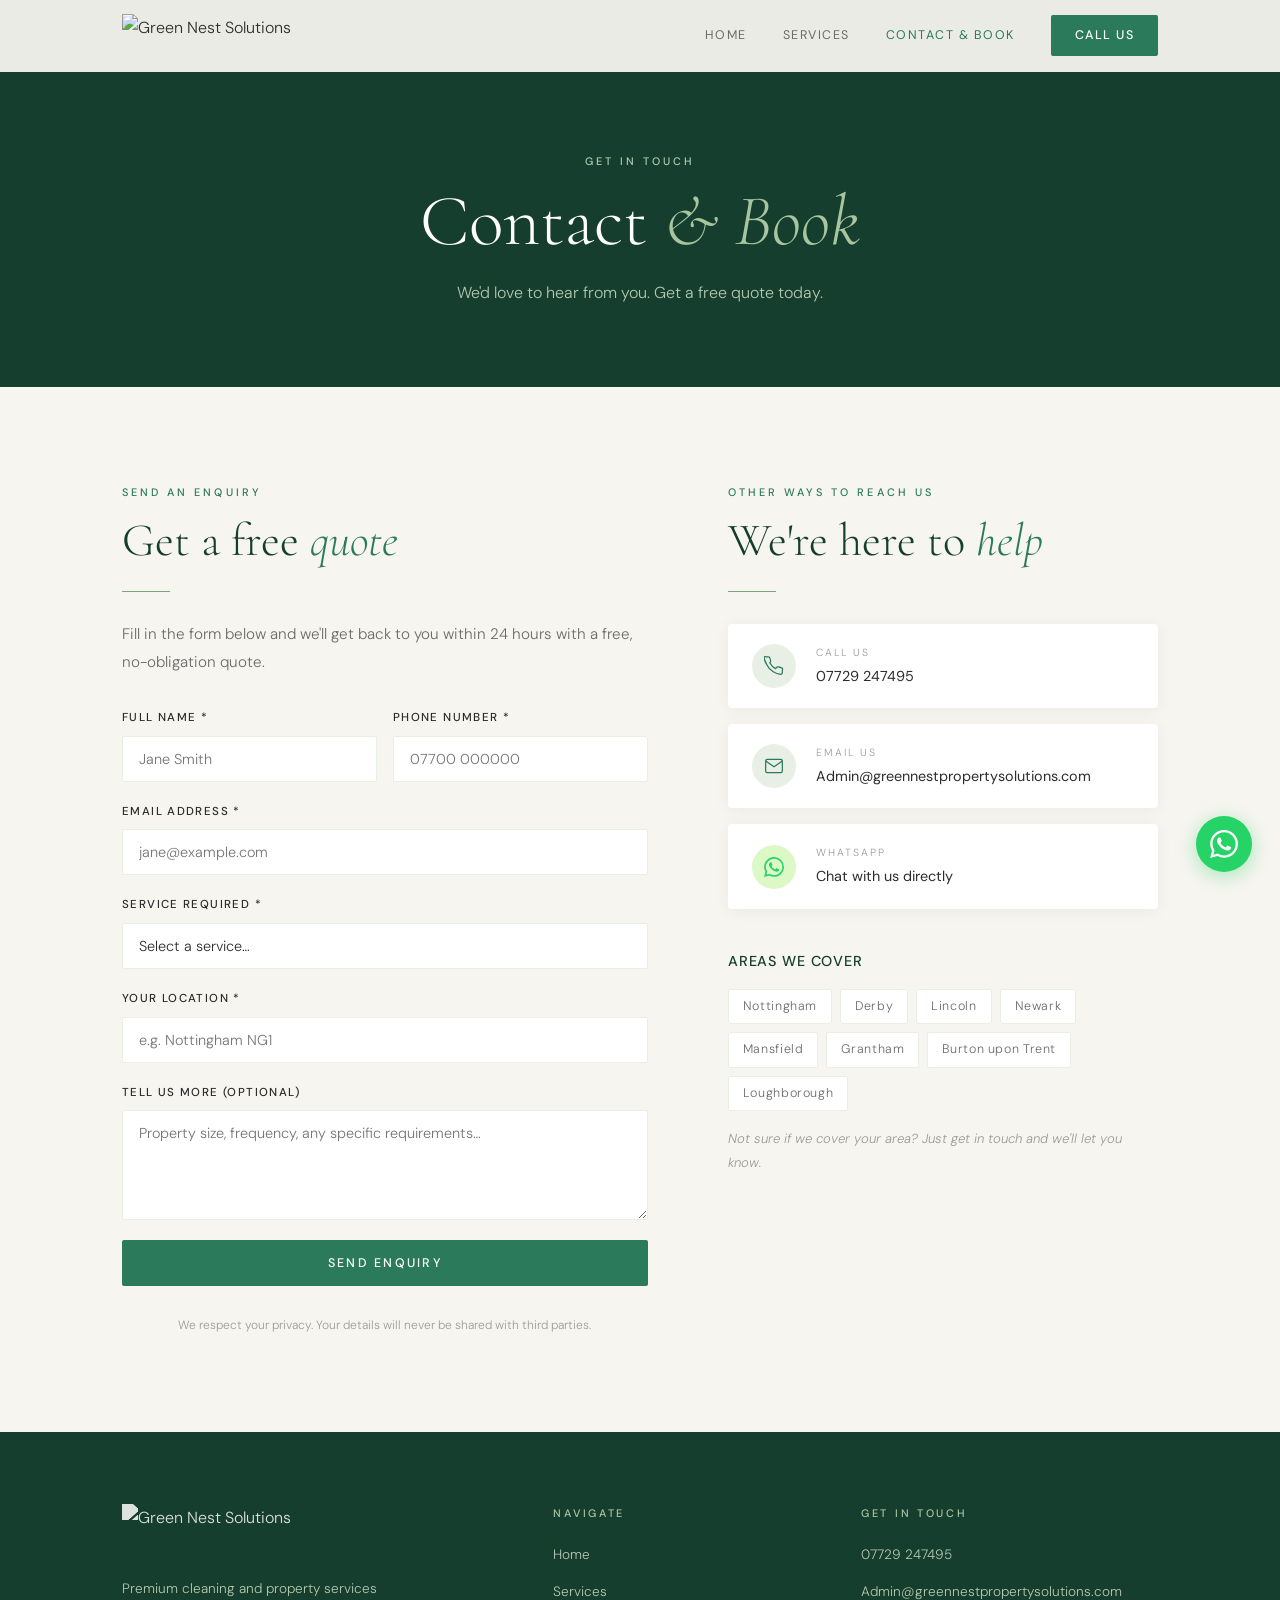
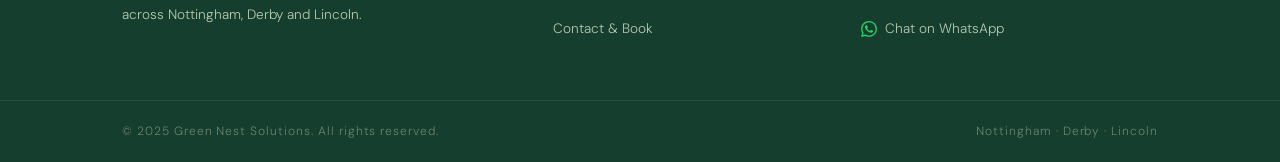
==== contact.html @ 74875efe "Add files via upload" ====
<!DOCTYPE html>
<html lang="en">
<head>
  <meta charset="UTF-8" />
  <meta name="viewport" content="width=device-width, initial-scale=1.0" />
  <title>Contact & Book | Green Nest Solutions</title>
  <meta name="description" content="Get a free quote or book a cleaning service with Green Nest Solutions. Serving Nottingham, Derby and Lincoln. Call, email or chat on WhatsApp." />
  <link rel="canonical" href="https://www.greennestpropertysolutions.com/contact.html" />
  <link rel="stylesheet" href="css/style.css" />
  <link href="https://fonts.googleapis.com/css2?family=Cormorant+Garamond:ital,wght@0,300;0,400;0,500;1,300;1,400&family=DM+Sans:wght@300;400;500&display=swap" rel="stylesheet" />
</head>
<body>

  <!-- NAV -->
  <header class="site-header" id="site-header">
    <div class="nav-inner">
      <a href="index.html" class="nav-logo">
        <img src="images/logo.png" alt="Green Nest Solutions" />
      </a>
      <button class="nav-toggle" id="nav-toggle" aria-label="Open menu">
        <span></span><span></span><span></span>
      </button>
      <nav class="nav-links" id="nav-links">
        <a href="index.html">Home</a>
        <a href="services.html">Services</a>
        <a href="contact.html" class="active">Contact & Book</a>
        <a href="tel:07729247495" class="btn-nav">Call Us</a>
      </nav>
    </div>
  </header>

  <!-- PAGE HERO -->
  <section class="page-hero">
    <div class="page-hero-inner">
      <span class="section-label">Get in Touch</span>
      <h1>Contact <em>&amp; Book</em></h1>
      <p>We'd love to hear from you. Get a free quote today.</p>
    </div>
  </section>

  <!-- CONTACT SECTION -->
  <section class="contact-section section-pad">
    <div class="container contact-grid">

      <!-- FORM -->
      <div class="contact-form-wrap">
        <span class="section-label">Send an Enquiry</span>
        <h2>Get a free <em>quote</em></h2>
        <div class="divider"></div>
        <p>Fill in the form below and we'll get back to you within 24 hours with a free, no-obligation quote.</p>

        <form class="contact-form" id="contact-form" action="https://formspree.io/f/YOUR_FORM_ID" method="POST">
          <div class="form-row">
            <div class="form-group">
              <label for="name">Full Name *</label>
              <input type="text" id="name" name="name" placeholder="Jane Smith" required />
            </div>
            <div class="form-group">
              <label for="phone">Phone Number *</label>
              <input type="tel" id="phone" name="phone" placeholder="07700 000000" required />
            </div>
          </div>

          <div class="form-group">
            <label for="email">Email Address *</label>
            <input type="email" id="email" name="email" placeholder="jane@example.com" required />
          </div>

          <div class="form-group">
            <label for="service">Service Required *</label>
            <select id="service" name="service" required>
              <option value="" disabled selected>Select a service…</option>
              <option value="Domestic Cleaning">Domestic Cleaning</option>
              <option value="End of Tenancy Cleaning">End of Tenancy Cleaning</option>
              <option value="Carpet Cleaning">Carpet Cleaning</option>
              <option value="Property Management">Property Management</option>
              <option value="Not Sure">Not Sure — Please Advise</option>
            </select>
          </div>

          <div class="form-group">
            <label for="location">Your Location *</label>
            <input type="text" id="location" name="location" placeholder="e.g. Nottingham NG1" required />
          </div>

          <div class="form-group">
            <label for="message">Tell us more (optional)</label>
            <textarea id="message" name="message" rows="4" placeholder="Property size, frequency, any specific requirements…"></textarea>
          </div>

          <button type="submit" class="btn-primary btn-full">Send Enquiry</button>
          <p class="form-note">We respect your privacy. Your details will never be shared with third parties.</p>
        </form>

        <div class="form-success" id="form-success">
          <div class="success-icon">✓</div>
          <h3>Message sent!</h3>
          <p>Thank you for getting in touch. We'll be back in touch within 24 hours.</p>
        </div>
      </div>

      <!-- CONTACT INFO -->
      <div class="contact-info-wrap">
        <span class="section-label">Other Ways to Reach Us</span>
        <h2>We're here to <em>help</em></h2>
        <div class="divider"></div>

        <div class="contact-methods">

          <a href="tel:07729247495" class="contact-method">
            <div class="method-icon">
              <svg viewBox="0 0 24 24" fill="none" stroke="currentColor" stroke-width="1.5" stroke-linecap="round" stroke-linejoin="round">
                <path d="M22 16.92v3a2 2 0 01-2.18 2 19.79 19.79 0 01-8.63-3.07A19.5 19.5 0 013.07 9.81a19.79 19.79 0 01-3.07-8.69A2 2 0 012.18 1h3a2 2 0 012 1.72c.127.96.361 1.903.7 2.81a2 2 0 01-.45 2.11L6.91 8.15a16 16 0 006.94 6.94l1.51-1.51a2 2 0 012.11-.45c.907.339 1.85.573 2.81.7A2 2 0 0122 16.92z"/>
              </svg>
            </div>
            <div class="method-text">
              <span class="method-label">Call Us</span>
              <span class="method-value">07729 247495</span>
            </div>
          </a>

          <a href="mailto:Admin@greennestpropertysolutions.com" class="contact-method">
            <div class="method-icon">
              <svg viewBox="0 0 24 24" fill="none" stroke="currentColor" stroke-width="1.5" stroke-linecap="round" stroke-linejoin="round">
                <path d="M4 4h16c1.1 0 2 .9 2 2v12c0 1.1-.9 2-2 2H4c-1.1 0-2-.9-2-2V6c0-1.1.9-2 2-2z"/>
                <polyline points="22,6 12,13 2,6"/>
              </svg>
            </div>
            <div class="method-text">
              <span class="method-label">Email Us</span>
              <span class="method-value">Admin@greennestpropertysolutions.com</span>
            </div>
          </a>

          <a href="https://wa.me/447729247495" target="_blank" rel="noopener" class="contact-method whatsapp-method">
            <div class="method-icon">
              <svg viewBox="0 0 24 24" fill="currentColor"><path d="M17.472 14.382c-.297-.149-1.758-.867-2.03-.967-.273-.099-.471-.148-.67.15-.197.297-.767.966-.94 1.164-.173.199-.347.223-.644.075-.297-.15-1.255-.463-2.39-1.475-.883-.788-1.48-1.761-1.653-2.059-.173-.297-.018-.458.13-.606.134-.133.298-.347.446-.52.149-.174.198-.298.298-.497.099-.198.05-.371-.025-.52-.075-.149-.669-1.612-.916-2.207-.242-.579-.487-.5-.669-.51-.173-.008-.371-.01-.57-.01-.198 0-.52.074-.792.372-.272.297-1.04 1.016-1.04 2.479 0 1.462 1.065 2.875 1.213 3.074.149.198 2.096 3.2 5.077 4.487.709.306 1.262.489 1.694.625.712.227 1.36.195 1.871.118.571-.085 1.758-.719 2.006-1.413.248-.694.248-1.289.173-1.413-.074-.124-.272-.198-.57-.347m-5.421 7.403h-.004a9.87 9.87 0 01-5.031-1.378l-.361-.214-3.741.982.998-3.648-.235-.374a9.86 9.86 0 01-1.51-5.26c.001-5.45 4.436-9.884 9.888-9.884 2.64 0 5.122 1.03 6.988 2.898a9.825 9.825 0 012.893 6.994c-.003 5.45-4.437 9.884-9.885 9.884m8.413-18.297A11.815 11.815 0 0012.05 0C5.495 0 .16 5.335.157 11.892c0 2.096.547 4.142 1.588 5.945L.057 24l6.305-1.654a11.882 11.882 0 005.683 1.448h.005c6.554 0 11.89-5.335 11.893-11.893a11.821 11.821 0 00-3.48-8.413z"/></svg>
            </div>
            <div class="method-text">
              <span class="method-label">WhatsApp</span>
              <span class="method-value">Chat with us directly</span>
            </div>
          </a>

        </div>

        <div class="contact-areas">
          <h4>Areas We Cover</h4>
          <div class="areas-grid">
            <div class="area-tag">Nottingham</div>
            <div class="area-tag">Derby</div>
            <div class="area-tag">Lincoln</div>
            <div class="area-tag">Newark</div>
            <div class="area-tag">Mansfield</div>
            <div class="area-tag">Grantham</div>
            <div class="area-tag">Burton upon Trent</div>
            <div class="area-tag">Loughborough</div>
          </div>
          <p class="areas-note">Not sure if we cover your area? Just get in touch and we'll let you know.</p>
        </div>

      </div>
    </div>
  </section>

  <!-- FOOTER -->
  <footer class="site-footer">
    <div class="container footer-grid">
      <div class="footer-brand">
        <img src="images/logo.png" alt="Green Nest Solutions" class="footer-logo" />
        <p>Premium cleaning and property services across Nottingham, Derby and Lincoln.</p>
      </div>
      <div class="footer-links">
        <h5>Navigate</h5>
        <a href="index.html">Home</a>
        <a href="services.html">Services</a>
        <a href="contact.html">Contact & Book</a>
      </div>
      <div class="footer-contact">
        <h5>Get in Touch</h5>
        <a href="tel:07729247495">07729 247495</a>
        <a href="mailto:Admin@greennestpropertysolutions.com">Admin@greennestpropertysolutions.com</a>
        <a href="https://wa.me/447729247495" target="_blank" rel="noopener" class="whatsapp-link">
          <svg viewBox="0 0 24 24" fill="currentColor"><path d="M17.472 14.382c-.297-.149-1.758-.867-2.03-.967-.273-.099-.471-.148-.67.15-.197.297-.767.966-.94 1.164-.173.199-.347.223-.644.075-.297-.15-1.255-.463-2.39-1.475-.883-.788-1.48-1.761-1.653-2.059-.173-.297-.018-.458.13-.606.134-.133.298-.347.446-.52.149-.174.198-.298.298-.497.099-.198.05-.371-.025-.52-.075-.149-.669-1.612-.916-2.207-.242-.579-.487-.5-.669-.51-.173-.008-.371-.01-.57-.01-.198 0-.52.074-.792.372-.272.297-1.04 1.016-1.04 2.479 0 1.462 1.065 2.875 1.213 3.074.149.198 2.096 3.2 5.077 4.487.709.306 1.262.489 1.694.625.712.227 1.36.195 1.871.118.571-.085 1.758-.719 2.006-1.413.248-.694.248-1.289.173-1.413-.074-.124-.272-.198-.57-.347m-5.421 7.403h-.004a9.87 9.87 0 01-5.031-1.378l-.361-.214-3.741.982.998-3.648-.235-.374a9.86 9.86 0 01-1.51-5.26c.001-5.45 4.436-9.884 9.888-9.884 2.64 0 5.122 1.03 6.988 2.898a9.825 9.825 0 012.893 6.994c-.003 5.45-4.437 9.884-9.885 9.884m8.413-18.297A11.815 11.815 0 0012.05 0C5.495 0 .16 5.335.157 11.892c0 2.096.547 4.142 1.588 5.945L.057 24l6.305-1.654a11.882 11.882 0 005.683 1.448h.005c6.554 0 11.89-5.335 11.893-11.893a11.821 11.821 0 00-3.48-8.413z"/></svg>
          Chat on WhatsApp
        </a>
      </div>
    </div>
    <div class="footer-bottom">
      <div class="container">
        <span>© 2025 Green Nest Solutions. All rights reserved.</span>
        <span>Nottingham · Derby · Lincoln</span>
      </div>
    </div>
  </footer>

  <a href="https://wa.me/447729247495" target="_blank" rel="noopener" class="whatsapp-float" aria-label="Chat on WhatsApp">
    <svg viewBox="0 0 24 24" fill="currentColor"><path d="M17.472 14.382c-.297-.149-1.758-.867-2.03-.967-.273-.099-.471-.148-.67.15-.197.297-.767.966-.94 1.164-.173.199-.347.223-.644.075-.297-.15-1.255-.463-2.39-1.475-.883-.788-1.48-1.761-1.653-2.059-.173-.297-.018-.458.13-.606.134-.133.298-.347.446-.52.149-.174.198-.298.298-.497.099-.198.05-.371-.025-.52-.075-.149-.669-1.612-.916-2.207-.242-.579-.487-.5-.669-.51-.173-.008-.371-.01-.57-.01-.198 0-.52.074-.792.372-.272.297-1.04 1.016-1.04 2.479 0 1.462 1.065 2.875 1.213 3.074.149.198 2.096 3.2 5.077 4.487.709.306 1.262.489 1.694.625.712.227 1.36.195 1.871.118.571-.085 1.758-.719 2.006-1.413.248-.694.248-1.289.173-1.413-.074-.124-.272-.198-.57-.347m-5.421 7.403h-.004a9.87 9.87 0 01-5.031-1.378l-.361-.214-3.741.982.998-3.648-.235-.374a9.86 9.86 0 01-1.51-5.26c.001-5.45 4.436-9.884 9.888-9.884 2.64 0 5.122 1.03 6.988 2.898a9.825 9.825 0 012.893 6.994c-.003 5.45-4.437 9.884-9.885 9.884m8.413-18.297A11.815 11.815 0 0012.05 0C5.495 0 .16 5.335.157 11.892c0 2.096.547 4.142 1.588 5.945L.057 24l6.305-1.654a11.882 11.882 0 005.683 1.448h.005c6.554 0 11.89-5.335 11.893-11.893a11.821 11.821 0 00-3.48-8.413z"/></svg>
  </a>

  <script src="js/main.js"></script>
</body>
</html>
---- css/style.css ----
/* =============================================
   GREEN NEST SOLUTIONS — STYLESHEET
   Fonts: Cormorant Garamond + DM Sans
   ============================================= */

*, *::before, *::after { box-sizing: border-box; margin: 0; padding: 0; }

:root {
  --primary:       #2B7A5B;
  --primary-dark:  #1E5A42;
  --primary-deep:  #163E2E;
  --secondary:     #4A7C5F;
  --accent:        #7BA67A;
  --accent-soft:   #A8C5A0;
  --sage:          #B5C9B0;
  --mist:          #E8F0E5;
  --cream:         #F7F5F0;
  --white:         #FFFFFF;
  --charcoal:      #2C2C2C;
  --mid:           #6B6B6B;
  --light:         #9B9B9B;
  --font-display:  'Cormorant Garamond', Georgia, serif;
  --font-body:     'DM Sans', sans-serif;
  --nav-h:         72px;
}

html { font-size: 16px; scroll-behavior: smooth; }
body { background: var(--cream); color: var(--charcoal); font-family: var(--font-body); font-weight: 300; line-height: 1.7; -webkit-font-smoothing: antialiased; }

img { max-width: 100%; display: block; }
a { text-decoration: none; color: inherit; }
ul { list-style: none; }

/* ── UTILITIES ── */
.container { max-width: 1100px; margin: 0 auto; padding: 0 32px; }
.section-pad { padding: 96px 0; }
.bg-mist { background: var(--mist); }
.bg-cream { background: var(--cream); }
.bg-primary-deep { background: var(--primary-deep); }
.bg-primary-dark { background: var(--primary-dark); }
.bg-secondary { background: var(--secondary); }
.bg-accent { background: var(--accent); }

.section-label {
  display: block;
  font-size: 0.68rem;
  letter-spacing: 0.28em;
  text-transform: uppercase;
  color: var(--primary);
  margin-bottom: 12px;
  font-weight: 500;
}
h2 {
  font-family: var(--font-display);
  font-size: clamp(1.9rem, 4vw, 2.9rem);
  font-weight: 300;
  line-height: 1.15;
  color: var(--primary-deep);
  margin-bottom: 24px;
}
h2 em { font-style: italic; color: var(--primary); }
h3 { font-family: var(--font-display); font-size: 1.4rem; font-weight: 400; color: var(--primary-deep); margin-bottom: 10px; }
h4 { font-family: var(--font-body); font-size: 0.9rem; font-weight: 500; letter-spacing: 0.06em; text-transform: uppercase; color: var(--primary-deep); margin-bottom: 10px; }
p { color: var(--mid); font-size: 0.95rem; line-height: 1.85; margin-bottom: 16px; }
p:last-child { margin-bottom: 0; }

.divider { width: 48px; height: 1px; background: var(--accent); margin-bottom: 28px; }
.divider.centered { margin-left: auto; margin-right: auto; }

/* ── GRID LAYOUTS ── */
.grid-2 { display: grid; grid-template-columns: 1fr 1fr; gap: 80px; align-items: center; }
.grid-2-alt { display: grid; grid-template-columns: 1fr 1.4fr; gap: 0; align-items: stretch; }
.grid-2-alt.reverse { grid-template-columns: 1.4fr 1fr; }
.grid-2-alt.reverse .service-detail-visual { order: 2; }
.grid-2-alt.reverse .service-detail-content { order: 1; }

/* ── BUTTONS ── */
.btn-primary {
  display: inline-block;
  background: var(--primary);
  color: var(--white);
  font-family: var(--font-body);
  font-size: 0.78rem;
  font-weight: 500;
  letter-spacing: 0.18em;
  text-transform: uppercase;
  padding: 15px 36px;
  border: none;
  border-radius: 2px;
  cursor: pointer;
  transition: background 0.2s ease;
}
.btn-primary:hover { background: var(--primary-dark); }
.btn-primary.btn-full { width: 100%; text-align: center; }

.btn-outline {
  display: inline-block;
  background: transparent;
  color: var(--primary);
  font-family: var(--font-body);
  font-size: 0.78rem;
  font-weight: 500;
  letter-spacing: 0.18em;
  text-transform: uppercase;
  padding: 14px 36px;
  border: 1px solid var(--primary);
  border-radius: 2px;
  transition: all 0.2s ease;
}
.btn-outline:hover { background: var(--primary); color: var(--white); }

.btn-outline-light {
  display: inline-block;
  background: transparent;
  color: var(--white);
  font-family: var(--font-body);
  font-size: 0.78rem;
  font-weight: 500;
  letter-spacing: 0.18em;
  text-transform: uppercase;
  padding: 14px 36px;
  border: 1px solid rgba(255,255,255,0.5);
  border-radius: 2px;
  transition: all 0.2s ease;
}
.btn-outline-light:hover { background: rgba(255,255,255,0.15); border-color: white; }

.btn-text {
  display: inline-block;
  color: var(--primary);
  font-size: 0.82rem;
  font-weight: 500;
  letter-spacing: 0.1em;
  border-bottom: 1px solid var(--accent);
  padding-bottom: 2px;
  transition: color 0.2s;
}
.btn-text:hover { color: var(--primary-dark); }

/* ── NAVIGATION ── */
.site-header {
  position: fixed;
  top: 0; left: 0; right: 0;
  z-index: 100;
  height: var(--nav-h);
  background: rgba(247,245,240,0.95);
  backdrop-filter: blur(12px);
  border-bottom: 1px solid transparent;
  transition: border-color 0.3s, box-shadow 0.3s;
}
.site-header.scrolled {
  border-bottom-color: var(--mist);
  box-shadow: 0 2px 24px rgba(0,0,0,0.06);
}
.nav-inner {
  max-width: 1100px;
  margin: 0 auto;
  padding: 0 32px;
  height: 100%;
  display: flex;
  align-items: center;
  justify-content: space-between;
}
.nav-logo img { height: 44px; width: auto; }

.nav-links {
  display: flex;
  align-items: center;
  gap: 36px;
}
.nav-links a {
  font-size: 0.78rem;
  font-weight: 400;
  letter-spacing: 0.12em;
  text-transform: uppercase;
  color: var(--mid);
  transition: color 0.2s;
}
.nav-links a:hover, .nav-links a.active { color: var(--primary); }
.nav-links .btn-nav {
  background: var(--primary);
  color: var(--white) !important;
  padding: 10px 24px;
  border-radius: 2px;
  font-weight: 500;
}
.nav-links .btn-nav:hover { background: var(--primary-dark); }

.nav-toggle {
  display: none;
  flex-direction: column;
  gap: 5px;
  background: none;
  border: none;
  cursor: pointer;
  padding: 4px;
}
.nav-toggle span {
  display: block;
  width: 24px;
  height: 1.5px;
  background: var(--charcoal);
  transition: all 0.3s;
}

/* ── HERO ── */
.hero {
  min-height: 100vh;
  display: flex;
  align-items: center;
  position: relative;
  overflow: hidden;
  padding-top: var(--nav-h);
}
.hero-bg {
  position: absolute;
  inset: 0;
  background:
    radial-gradient(ellipse 60% 70% at 80% 50%, rgba(43,122,91,0.08) 0%, transparent 60%),
    radial-gradient(ellipse 40% 50% at 10% 90%, rgba(181,201,176,0.15) 0%, transparent 50%);
}
.hero-content {
  position: relative;
  z-index: 1;
  max-width: 1100px;
  margin: 0 auto;
  padding: 0 32px;
  padding-top: 40px;
}
.hero-label {
  display: block;
  font-size: 0.68rem;
  letter-spacing: 0.3em;
  text-transform: uppercase;
  color: var(--primary);
  margin-bottom: 24px;
  font-weight: 500;
  opacity: 0;
  animation: fadeUp 0.8s ease forwards 0.2s;
}
.hero h1 {
  font-family: var(--font-display);
  font-size: clamp(3.5rem, 9vw, 7.5rem);
  font-weight: 300;
  line-height: 1.0;
  color: var(--primary-deep);
  margin-bottom: 28px;
  opacity: 0;
  animation: fadeUp 0.9s ease forwards 0.4s;
}
.hero h1 em { font-style: italic; color: var(--primary); }
.hero-sub {
  max-width: 520px;
  font-size: 1.05rem;
  color: var(--mid);
  margin-bottom: 40px;
  opacity: 0;
  animation: fadeUp 0.9s ease forwards 0.6s;
}
.hero-actions {
  display: flex;
  gap: 16px;
  flex-wrap: wrap;
  opacity: 0;
  animation: fadeUp 0.9s ease forwards 0.8s;
}
.hero-scroll-hint {
  position: absolute;
  bottom: 40px;
  left: 50%;
  transform: translateX(-50%);
}
.hero-scroll-hint span {
  display: block;
  width: 1px;
  height: 60px;
  background: linear-gradient(to bottom, var(--accent), transparent);
  margin: 0 auto;
  animation: scrollPulse 2s ease infinite;
}
@keyframes scrollPulse {
  0%, 100% { opacity: 0.4; transform: scaleY(1); }
  50% { opacity: 1; transform: scaleY(1.1); }
}
@keyframes fadeUp {
  from { opacity: 0; transform: translateY(24px); }
  to   { opacity: 1; transform: translateY(0); }
}

/* ── TRUST BAR ── */
.trust-bar {
  background: var(--primary-deep);
  padding: 20px 0;
}
.trust-items {
  display: flex;
  align-items: center;
  justify-content: center;
  flex-wrap: wrap;
  gap: 0;
}
.trust-item {
  display: flex;
  align-items: center;
  gap: 10px;
  padding: 10px 32px;
  color: var(--sage);
  font-size: 0.78rem;
  font-weight: 400;
  letter-spacing: 0.1em;
  text-transform: uppercase;
}
.trust-icon { color: var(--accent); font-size: 0.9rem; }
.trust-divider { width: 1px; height: 20px; background: rgba(181,201,176,0.2); }

/* ── INTRO ── */
.intro-visual { display: flex; justify-content: center; }
.intro-card {
  background: var(--white);
  border-radius: 4px;
  padding: 48px 40px;
  box-shadow: 0 4px 40px rgba(0,0,0,0.08);
  width: 100%;
  max-width: 320px;
}
.intro-stat { text-align: center; padding: 24px 0; }
.stat-num {
  display: block;
  font-family: var(--font-display);
  font-size: 3.5rem;
  font-weight: 300;
  color: var(--primary);
  line-height: 1;
  margin-bottom: 8px;
}
.stat-label {
  font-size: 0.72rem;
  letter-spacing: 0.15em;
  text-transform: uppercase;
  color: var(--light);
}
.intro-rule { width: 100%; height: 1px; background: var(--mist); }

/* ── SERVICES GRID ── */
.section-header { text-align: center; margin-bottom: 56px; }
.services-grid {
  display: grid;
  grid-template-columns: repeat(auto-fit, minmax(220px, 1fr));
  gap: 24px;
}
.service-card {
  background: var(--white);
  border-radius: 4px;
  padding: 36px 28px;
  box-shadow: 0 2px 20px rgba(0,0,0,0.05);
  transition: transform 0.25s ease, box-shadow 0.25s ease;
  display: block;
}
.service-card:hover { transform: translateY(-4px); box-shadow: 0 8px 32px rgba(0,0,0,0.1); }
.service-icon {
  width: 48px;
  height: 48px;
  color: var(--primary);
  margin-bottom: 20px;
}
.service-icon svg { width: 100%; height: 100%; }
.service-card h3 { font-size: 1.25rem; margin-bottom: 10px; }
.service-card p { font-size: 0.88rem; margin-bottom: 20px; }
.card-link { font-size: 0.75rem; letter-spacing: 0.12em; text-transform: uppercase; color: var(--primary); font-weight: 500; }
.section-cta { text-align: center; margin-top: 48px; }

/* ── WHY US ── */
.why-grid {
  display: grid;
  grid-template-columns: repeat(auto-fit, minmax(220px, 1fr));
  gap: 40px;
  margin-top: 16px;
}
.why-item { position: relative; padding-top: 8px; }
.why-num {
  display: block;
  font-family: var(--font-display);
  font-size: 3rem;
  font-weight: 300;
  color: var(--mist);
  line-height: 1;
  margin-bottom: 8px;
}
.why-item h4 { font-size: 0.88rem; margin-bottom: 10px; }
.why-item p { font-size: 0.88rem; }

/* ── CTA BANNER ── */
.cta-banner { background: var(--primary-deep); padding: 80px 0; }
.cta-inner {
  display: flex;
  align-items: center;
  justify-content: space-between;
  gap: 40px;
  flex-wrap: wrap;
}
.cta-text h2 { color: var(--white); margin-bottom: 10px; }
.cta-text h2 em { color: var(--accent-soft); }
.cta-text p { color: var(--sage); margin-bottom: 0; }
.cta-actions { display: flex; gap: 16px; flex-wrap: wrap; flex-shrink: 0; }

/* ── PAGE HERO ── */
.page-hero {
  background: var(--primary-deep);
  padding: calc(var(--nav-h) + 80px) 0 80px;
  text-align: center;
}
.page-hero-inner { max-width: 600px; margin: 0 auto; padding: 0 32px; }
.page-hero .section-label { color: var(--sage); }
.page-hero h1 {
  font-family: var(--font-display);
  font-size: clamp(2.5rem, 6vw, 4.5rem);
  font-weight: 300;
  color: var(--white);
  line-height: 1.1;
  margin-bottom: 16px;
}
.page-hero h1 em { font-style: italic; color: var(--accent-soft); }
.page-hero p { color: var(--sage); font-size: 1rem; margin-bottom: 0; }

/* ── SERVICE DETAIL ── */
.service-detail-visual {
  display: flex;
  align-items: center;
  justify-content: center;
  position: relative;
  min-height: 380px;
  overflow: hidden;
}
.service-detail-icon { width: 100px; height: 100px; opacity: 0.85; }
.service-detail-num {
  position: absolute;
  bottom: 24px;
  right: 28px;
  font-family: var(--font-display);
  font-size: 5rem;
  font-weight: 300;
  color: rgba(255,255,255,0.08);
  line-height: 1;
  user-select: none;
}
.service-detail-content { padding: 64px 56px; }
.service-detail-content .section-label { color: var(--primary); }
.service-list {
  margin: 20px 0 32px;
  display: flex;
  flex-direction: column;
  gap: 10px;
}
.service-list li {
  font-size: 0.88rem;
  color: var(--mid);
  padding-left: 20px;
  position: relative;
}
.service-list li::before {
  content: '';
  position: absolute;
  left: 0;
  top: 9px;
  width: 6px;
  height: 6px;
  border-radius: 50%;
  background: var(--accent);
}

/* ── CONTACT ── */
.contact-grid {
  display: grid;
  grid-template-columns: 1.1fr 0.9fr;
  gap: 80px;
  align-items: start;
}
.contact-form-wrap .section-label { color: var(--primary); }
.contact-form { margin-top: 32px; display: flex; flex-direction: column; gap: 20px; }
.form-row { display: grid; grid-template-columns: 1fr 1fr; gap: 16px; }
.form-group { display: flex; flex-direction: column; gap: 8px; }
.form-group label {
  font-size: 0.72rem;
  font-weight: 500;
  letter-spacing: 0.12em;
  text-transform: uppercase;
  color: var(--charcoal);
}
.form-group input,
.form-group select,
.form-group textarea {
  width: 100%;
  background: var(--white);
  border: 1px solid var(--mist);
  border-radius: 2px;
  padding: 13px 16px;
  font-family: var(--font-body);
  font-size: 0.9rem;
  font-weight: 300;
  color: var(--charcoal);
  transition: border-color 0.2s;
  outline: none;
  appearance: none;
}
.form-group input:focus,
.form-group select:focus,
.form-group textarea:focus { border-color: var(--primary); }
.form-group textarea { resize: vertical; min-height: 110px; }
.form-note { font-size: 0.75rem; color: var(--light); text-align: center; margin-top: 8px; }

.form-success {
  display: none;
  text-align: center;
  padding: 48px 32px;
  background: var(--white);
  border-radius: 4px;
  border: 1px solid var(--mist);
  margin-top: 32px;
}
.form-success.visible { display: block; }
.success-icon {
  width: 56px;
  height: 56px;
  background: var(--primary);
  color: white;
  border-radius: 50%;
  display: flex;
  align-items: center;
  justify-content: center;
  font-size: 1.4rem;
  margin: 0 auto 20px;
}
.form-success h3 { font-family: var(--font-display); font-size: 1.6rem; color: var(--primary-deep); margin-bottom: 10px; }

.contact-methods { display: flex; flex-direction: column; gap: 16px; margin-top: 32px; margin-bottom: 40px; }
.contact-method {
  display: flex;
  align-items: center;
  gap: 20px;
  background: var(--white);
  border-radius: 4px;
  padding: 20px 24px;
  box-shadow: 0 2px 16px rgba(0,0,0,0.05);
  transition: transform 0.2s, box-shadow 0.2s;
}
.contact-method:hover { transform: translateX(4px); box-shadow: 0 4px 24px rgba(0,0,0,0.09); }
.method-icon {
  width: 44px;
  height: 44px;
  background: var(--mist);
  border-radius: 50%;
  display: flex;
  align-items: center;
  justify-content: center;
  flex-shrink: 0;
  color: var(--primary);
}
.method-icon svg { width: 20px; height: 20px; }
.method-text { display: flex; flex-direction: column; gap: 2px; }
.method-label { font-size: 0.65rem; letter-spacing: 0.2em; text-transform: uppercase; color: var(--light); }
.method-value { font-size: 0.9rem; color: var(--charcoal); font-weight: 400; }
.whatsapp-method .method-icon { background: #dcf8c6; color: #25D366; }

.contact-areas h4 { margin-bottom: 16px; }
.areas-grid { display: flex; flex-wrap: wrap; gap: 8px; margin-bottom: 16px; }
.area-tag {
  background: var(--white);
  border: 1px solid var(--mist);
  border-radius: 2px;
  padding: 6px 14px;
  font-size: 0.78rem;
  color: var(--mid);
  letter-spacing: 0.05em;
}
.areas-note { font-size: 0.82rem; color: var(--light); font-style: italic; }

/* ── FOOTER ── */
.site-footer { background: var(--primary-deep); padding: 72px 0 0; }
.footer-grid {
  display: grid;
  grid-template-columns: 1.5fr 1fr 1.2fr;
  gap: 60px;
  padding-bottom: 60px;
}
.footer-logo { height: 52px; width: auto; margin-bottom: 20px; filter: brightness(0) invert(1); opacity: 0.85; }
.footer-brand p { color: var(--sage); font-size: 0.85rem; max-width: 280px; }

.footer-links, .footer-contact { display: flex; flex-direction: column; gap: 14px; }
.footer-links h5, .footer-contact h5 {
  font-size: 0.68rem;
  letter-spacing: 0.25em;
  text-transform: uppercase;
  color: var(--accent-soft);
  margin-bottom: 6px;
  font-weight: 500;
}
.footer-links a, .footer-contact a {
  font-size: 0.85rem;
  color: var(--sage);
  transition: color 0.2s;
  font-weight: 300;
}
.footer-links a:hover, .footer-contact a:hover { color: var(--white); }
.whatsapp-link { display: flex; align-items: center; gap: 8px; }
.whatsapp-link svg { width: 16px; height: 16px; fill: #25D366; }

.footer-bottom {
  border-top: 1px solid rgba(181,201,176,0.12);
  padding: 20px 0;
}
.footer-bottom .container {
  display: flex;
  justify-content: space-between;
  align-items: center;
  flex-wrap: wrap;
  gap: 8px;
}
.footer-bottom span { font-size: 0.75rem; color: rgba(181,201,176,0.5); letter-spacing: 0.08em; }

/* ── WHATSAPP FLOAT ── */
.whatsapp-float {
  position: fixed;
  bottom: 28px;
  right: 28px;
  width: 56px;
  height: 56px;
  background: #25D366;
  border-radius: 50%;
  display: flex;
  align-items: center;
  justify-content: center;
  box-shadow: 0 4px 20px rgba(37,211,102,0.4);
  z-index: 99;
  transition: transform 0.2s, box-shadow 0.2s;
}
.whatsapp-float:hover { transform: scale(1.08); box-shadow: 0 6px 28px rgba(37,211,102,0.5); }
.whatsapp-float svg { width: 28px; height: 28px; fill: white; }

/* ── RESPONSIVE ── */
@media (max-width: 900px) {
  .grid-2 { grid-template-columns: 1fr; gap: 48px; }
  .grid-2-alt,
  .grid-2-alt.reverse { grid-template-columns: 1fr; }
  .grid-2-alt.reverse .service-detail-visual { order: 0; }
  .grid-2-alt.reverse .service-detail-content { order: 0; }
  .service-detail-visual { min-height: 220px; }
  .service-detail-content { padding: 40px 32px; }
  .contact-grid { grid-template-columns: 1fr; gap: 56px; }
  .footer-grid { grid-template-columns: 1fr 1fr; gap: 40px; }
  .cta-inner { flex-direction: column; text-align: center; }
  .cta-actions { justify-content: center; }
}

@media (max-width: 640px) {
  .container { padding: 0 20px; }
  .section-pad { padding: 64px 0; }
  .nav-links { display: none; flex-direction: column; gap: 0; position: absolute; top: var(--nav-h); left: 0; right: 0; background: var(--cream); border-bottom: 1px solid var(--mist); padding: 16px 0; }
  .nav-links.open { display: flex; }
  .nav-links a { padding: 14px 24px; font-size: 0.85rem; }
  .nav-links .btn-nav { margin: 12px 24px 4px; padding: 12px 24px; text-align: center; }
  .nav-toggle { display: flex; }
  .hero h1 { font-size: clamp(2.8rem, 12vw, 5rem); }
  .trust-items { flex-direction: column; gap: 4px; }
  .trust-divider { display: none; }
  .trust-item { padding: 6px 20px; }
  .form-row { grid-template-columns: 1fr; }
  .footer-grid { grid-template-columns: 1fr; gap: 32px; }
  .hero-actions { flex-direction: column; }
  .hero-actions .btn-primary, .hero-actions .btn-outline { text-align: center; }
}
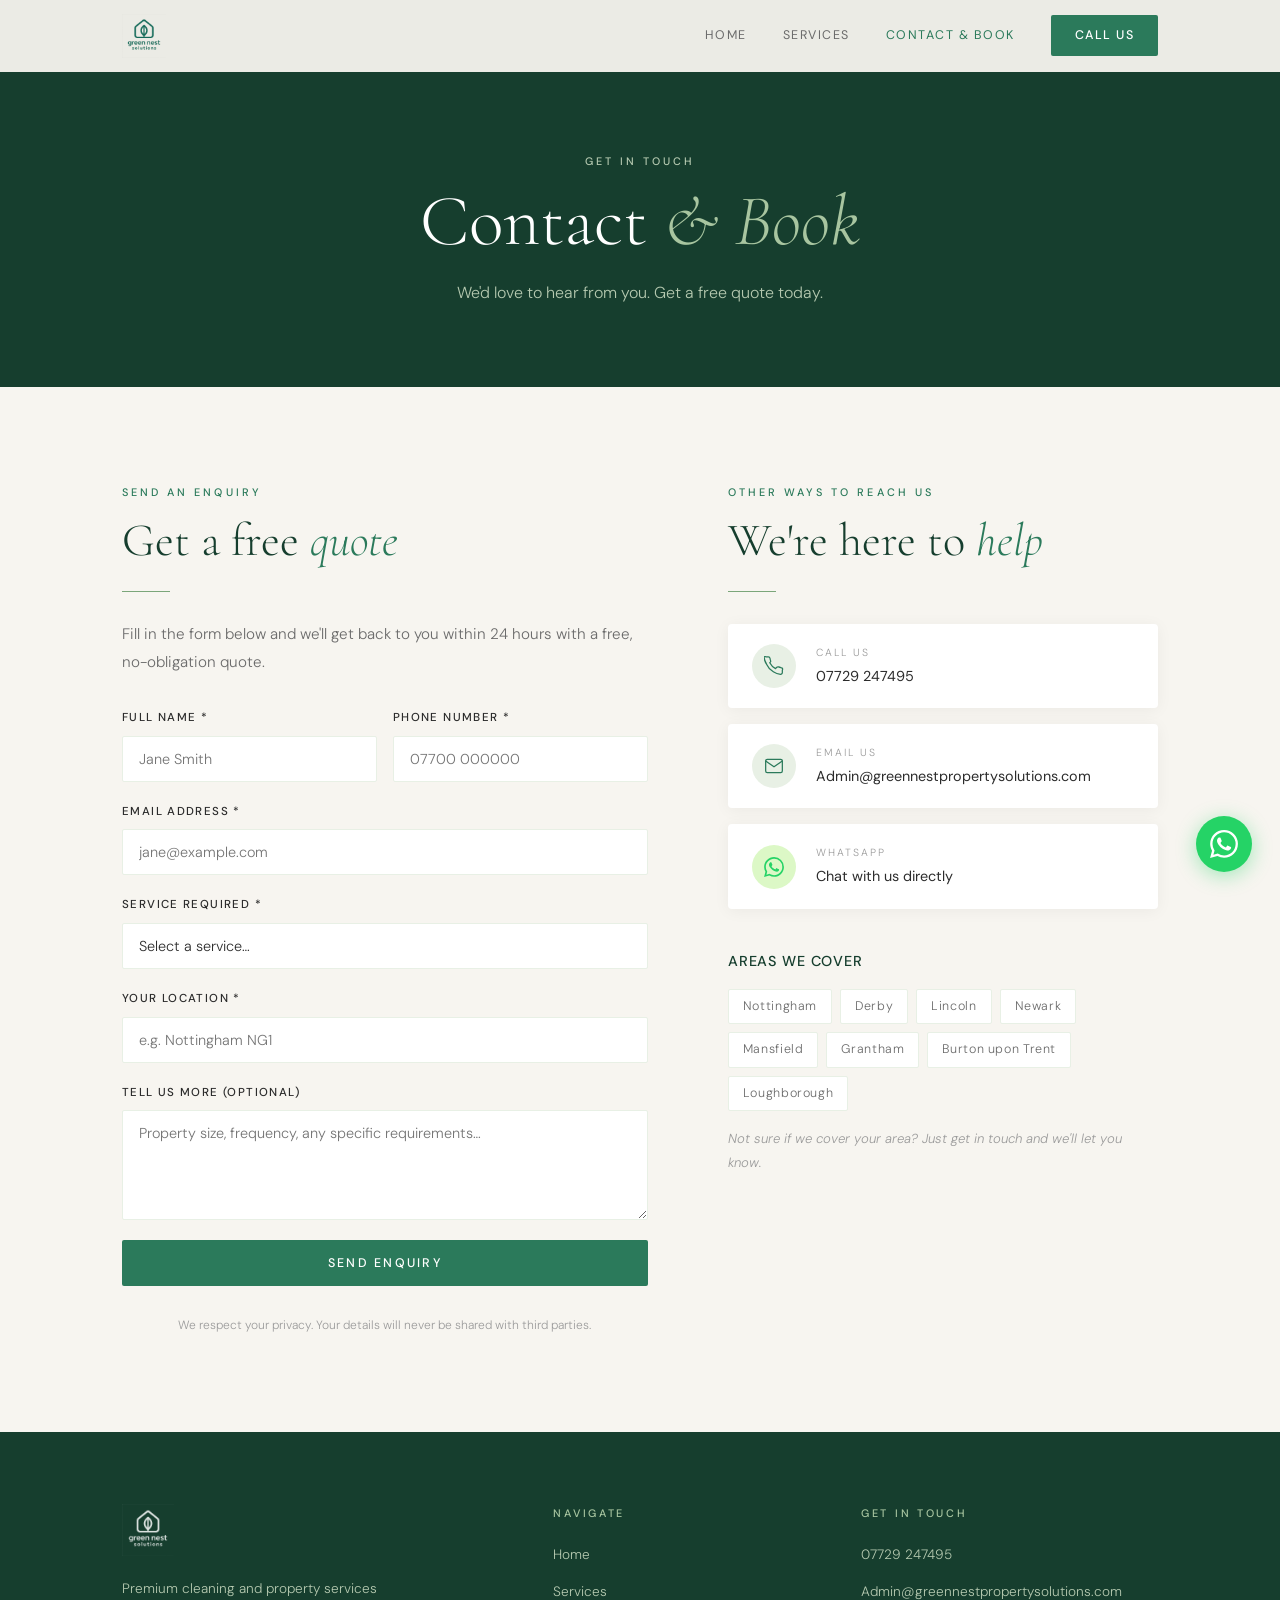
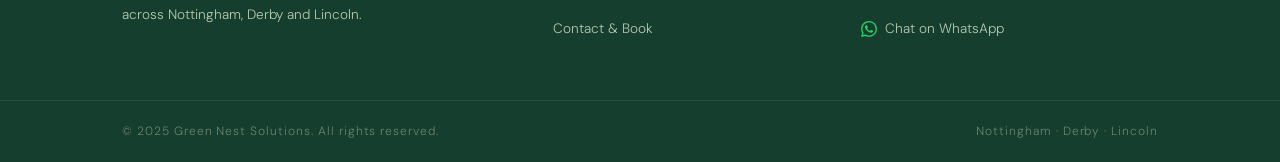
==== commit c59dee3b: "Update contact.html" ====
--- a/contact.html
+++ b/contact.html
@@ -15,7 +15,7 @@
   <header class="site-header" id="site-header">
     <div class="nav-inner">
       <a href="index.html" class="nav-logo">
-        <img src="images/logo.png" alt="Green Nest Solutions" />
+        <img src="logo.png" alt="Green Nest Solutions" />
       </a>
       <button class="nav-toggle" id="nav-toggle" aria-label="Open menu">
         <span></span><span></span><span></span>
@@ -167,7 +167,7 @@
   <footer class="site-footer">
     <div class="container footer-grid">
       <div class="footer-brand">
-        <img src="images/logo.png" alt="Green Nest Solutions" class="footer-logo" />
+        <img src="logo.png" alt="Green Nest Solutions" class="footer-logo" />
         <p>Premium cleaning and property services across Nottingham, Derby and Lincoln.</p>
       </div>
       <div class="footer-links">
